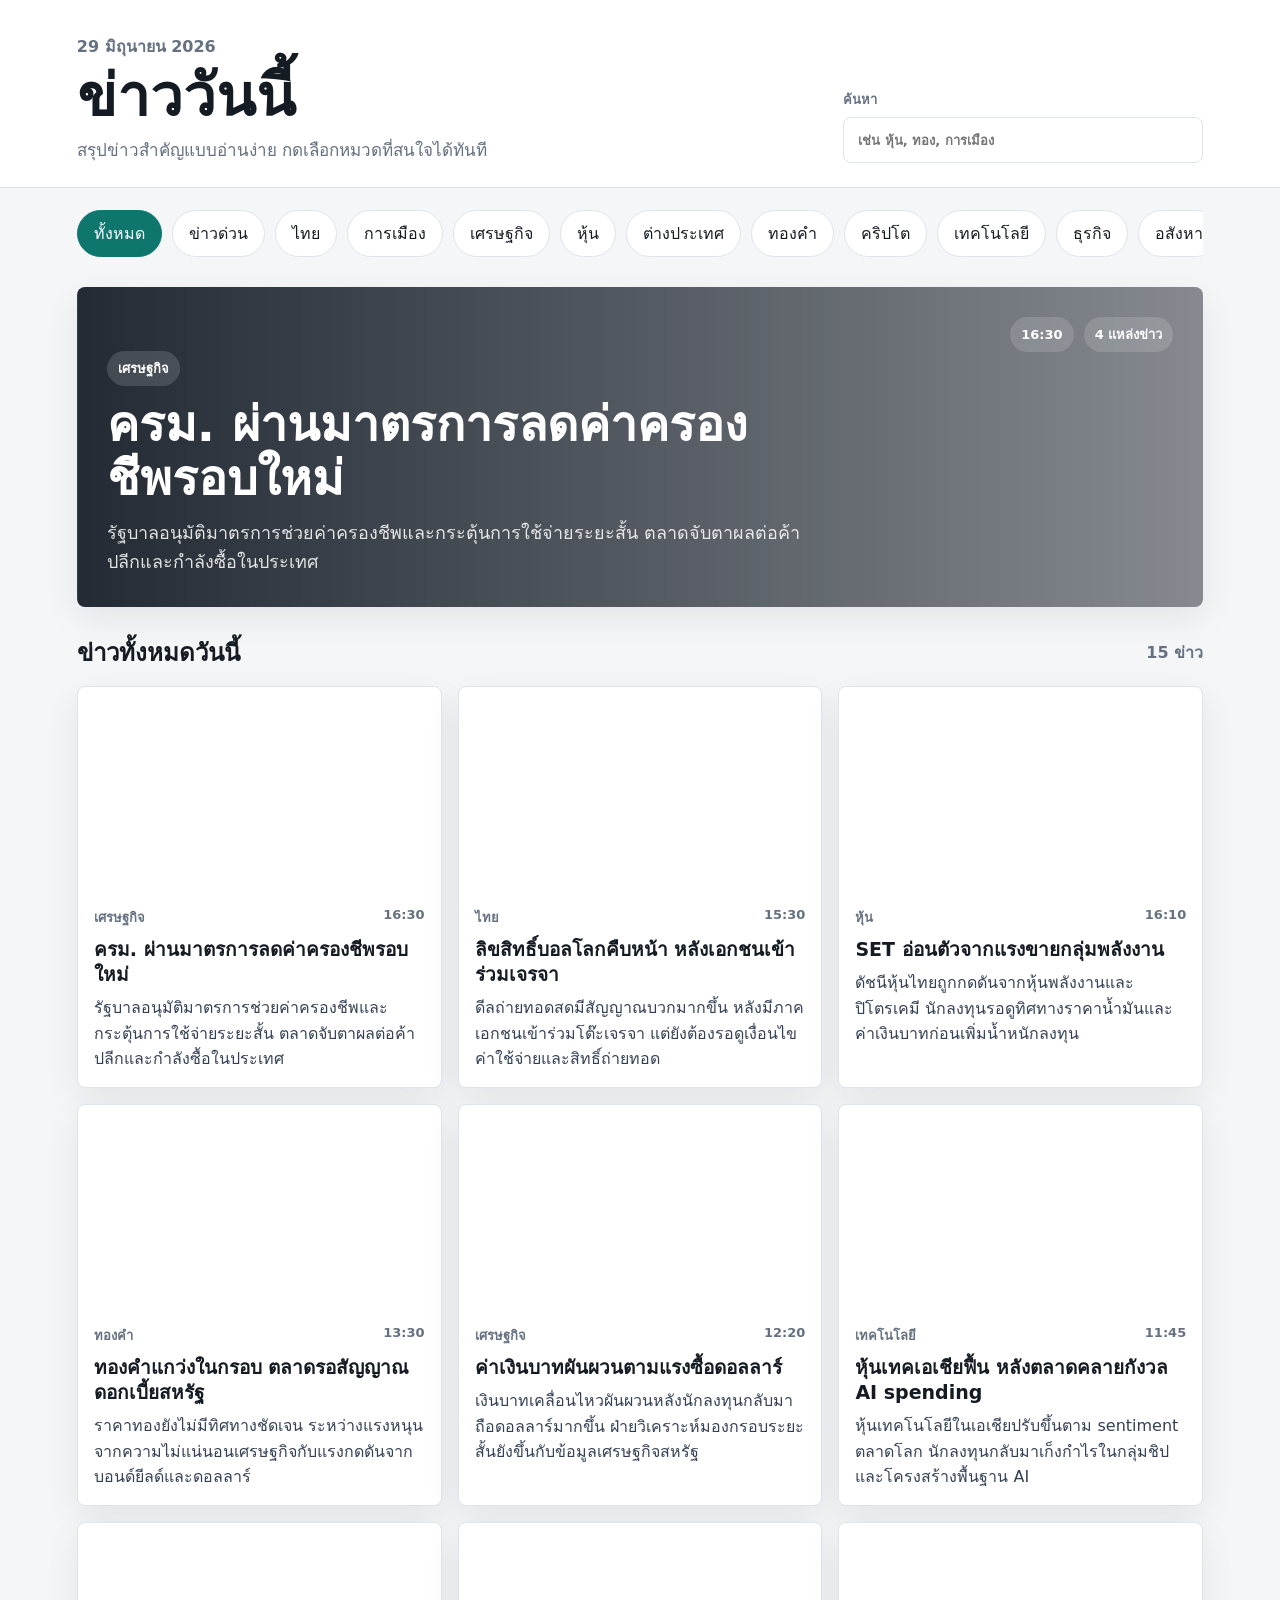
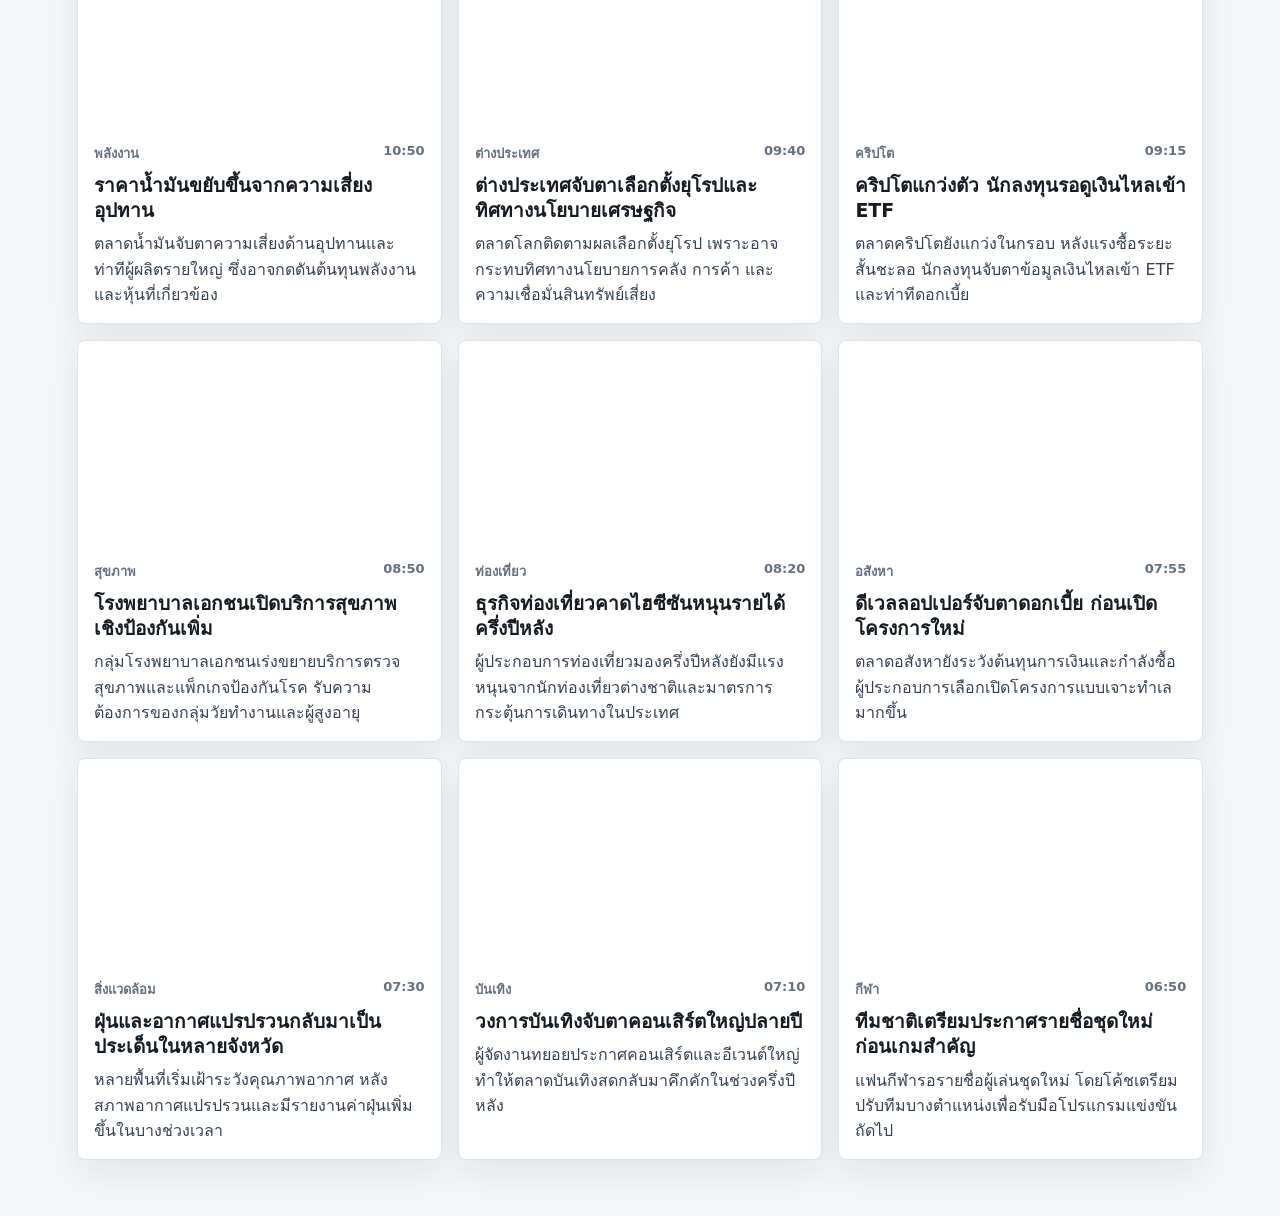
==== index.html @ 09862fdb "Initial news today website" ====
<!doctype html>
<html lang="th">
  <head>
    <meta charset="utf-8" />
    <meta name="viewport" content="width=device-width, initial-scale=1" />
    <title>ข่าววันนี้</title>
    <link rel="stylesheet" href="./styles.css" />
  </head>
  <body>
    <header class="site-header">
      <div>
        <p class="date">29 มิถุนายน 2026</p>
        <h1>ข่าววันนี้</h1>
        <p class="subtitle">สรุปข่าวสำคัญแบบอ่านง่าย กดเลือกหมวดที่สนใจได้ทันที</p>
      </div>
      <label class="search">
        <span>ค้นหา</span>
        <input id="searchInput" type="search" placeholder="เช่น หุ้น, ทอง, การเมือง" />
      </label>
    </header>

    <main>
      <nav class="categories" id="categoryBar" aria-label="หมวดข่าว"></nav>

      <section class="hero-news" id="topStory"></section>

      <section class="news-section">
        <div class="section-title">
          <h2 id="sectionTitle">ข่าวทั้งหมดวันนี้</h2>
          <span id="resultCount">0 ข่าว</span>
        </div>
        <div class="news-grid" id="newsGrid"></div>
      </section>
    </main>

    <script src="./app.js"></script>
  </body>
</html>
---- styles.css ----
:root {
  --bg: #f5f6f8;
  --panel: #ffffff;
  --ink: #151b23;
  --muted: #657080;
  --line: #dfe4ea;
  --accent: #0f766e;
  --accent-soft: #e8f6f3;
  --shadow: 0 12px 34px rgba(19, 27, 38, 0.08);
}

* {
  box-sizing: border-box;
}

body {
  margin: 0;
  color: var(--ink);
  background: var(--bg);
  font-family: Inter, ui-sans-serif, system-ui, -apple-system, BlinkMacSystemFont, "Segoe UI", sans-serif;
}

button,
input {
  font: inherit;
}

.site-header {
  display: flex;
  justify-content: space-between;
  gap: 24px;
  align-items: end;
  padding: 34px max(22px, 6vw) 24px;
  background: #fff;
  border-bottom: 1px solid var(--line);
}

.date {
  margin: 0 0 8px;
  color: var(--muted);
  font-weight: 700;
}

h1 {
  margin: 0;
  font-size: clamp(34px, 5vw, 58px);
  line-height: 1.02;
  letter-spacing: 0;
}

.subtitle {
  margin: 10px 0 0;
  color: var(--muted);
  font-size: 17px;
}

.search {
  width: min(360px, 100%);
  display: grid;
  gap: 7px;
  color: var(--muted);
  font-size: 13px;
  font-weight: 700;
}

.search input {
  width: 100%;
  min-height: 46px;
  border: 1px solid var(--line);
  border-radius: 8px;
  padding: 0 14px;
  color: var(--ink);
  background: #fff;
}

main {
  padding: 22px max(22px, 6vw) 56px;
}

.categories {
  display: flex;
  gap: 10px;
  overflow-x: auto;
  padding-bottom: 12px;
  margin-bottom: 18px;
}

.category-button {
  border: 1px solid var(--line);
  background: #fff;
  color: var(--ink);
  border-radius: 999px;
  padding: 10px 16px;
  min-height: 42px;
  white-space: nowrap;
  cursor: pointer;
}

.category-button.active {
  border-color: var(--accent);
  background: var(--accent);
  color: #fff;
}

.hero-news {
  margin-bottom: 26px;
}

.top-card {
  min-height: 320px;
  display: grid;
  grid-template-columns: minmax(0, 1fr) 340px;
  gap: 24px;
  align-items: end;
  padding: 30px;
  border-radius: 8px;
  color: #fff;
  background:
    linear-gradient(90deg, rgba(12, 20, 30, 0.9), rgba(12, 20, 30, 0.48)),
    var(--image);
  background-size: cover;
  background-position: center;
  box-shadow: var(--shadow);
}

.top-card h2 {
  max-width: 820px;
  margin: 12px 0;
  font-size: clamp(28px, 4vw, 48px);
  line-height: 1.12;
  letter-spacing: 0;
}

.top-card p {
  max-width: 720px;
  margin: 0;
  color: rgba(255, 255, 255, 0.86);
  font-size: 18px;
  line-height: 1.65;
}

.pill {
  display: inline-flex;
  align-items: center;
  border-radius: 999px;
  padding: 7px 11px;
  background: rgba(255, 255, 255, 0.14);
  color: inherit;
  font-size: 13px;
  font-weight: 800;
}

.top-meta {
  display: flex;
  gap: 10px;
  flex-wrap: wrap;
  align-self: start;
  justify-self: end;
}

.news-section {
  margin-top: 18px;
}

.section-title {
  display: flex;
  justify-content: space-between;
  gap: 16px;
  align-items: center;
  margin-bottom: 14px;
}

.section-title h2 {
  margin: 0;
  font-size: 24px;
}

.section-title span {
  color: var(--muted);
  font-weight: 800;
}

.news-grid {
  display: grid;
  grid-template-columns: repeat(3, minmax(0, 1fr));
  gap: 16px;
}

.news-card {
  background: var(--panel);
  border: 1px solid var(--line);
  border-radius: 8px;
  overflow: hidden;
  box-shadow: var(--shadow);
}

.thumb {
  aspect-ratio: 16 / 9;
  background: var(--image);
  background-size: cover;
  background-position: center;
}

.news-body {
  padding: 16px;
}

.news-body h3 {
  margin: 9px 0 8px;
  font-size: 19px;
  line-height: 1.32;
  letter-spacing: 0;
}

.news-body p {
  margin: 0;
  color: #344054;
  line-height: 1.58;
}

.card-meta {
  display: flex;
  justify-content: space-between;
  gap: 12px;
  color: var(--muted);
  font-size: 13px;
  font-weight: 700;
}

.empty {
  grid-column: 1 / -1;
  padding: 30px;
  background: #fff;
  border: 1px solid var(--line);
  border-radius: 8px;
  color: var(--muted);
}

@media (max-width: 980px) {
  .site-header {
    display: grid;
    align-items: start;
  }

  .top-card {
    grid-template-columns: 1fr;
  }

  .top-meta {
    justify-self: start;
  }

  .news-grid {
    grid-template-columns: repeat(2, minmax(0, 1fr));
  }
}

@media (max-width: 640px) {
  .site-header,
  main {
    padding-left: 16px;
    padding-right: 16px;
  }

  .top-card {
    padding: 22px;
    min-height: 380px;
  }

  .news-grid {
    grid-template-columns: 1fr;
  }
}
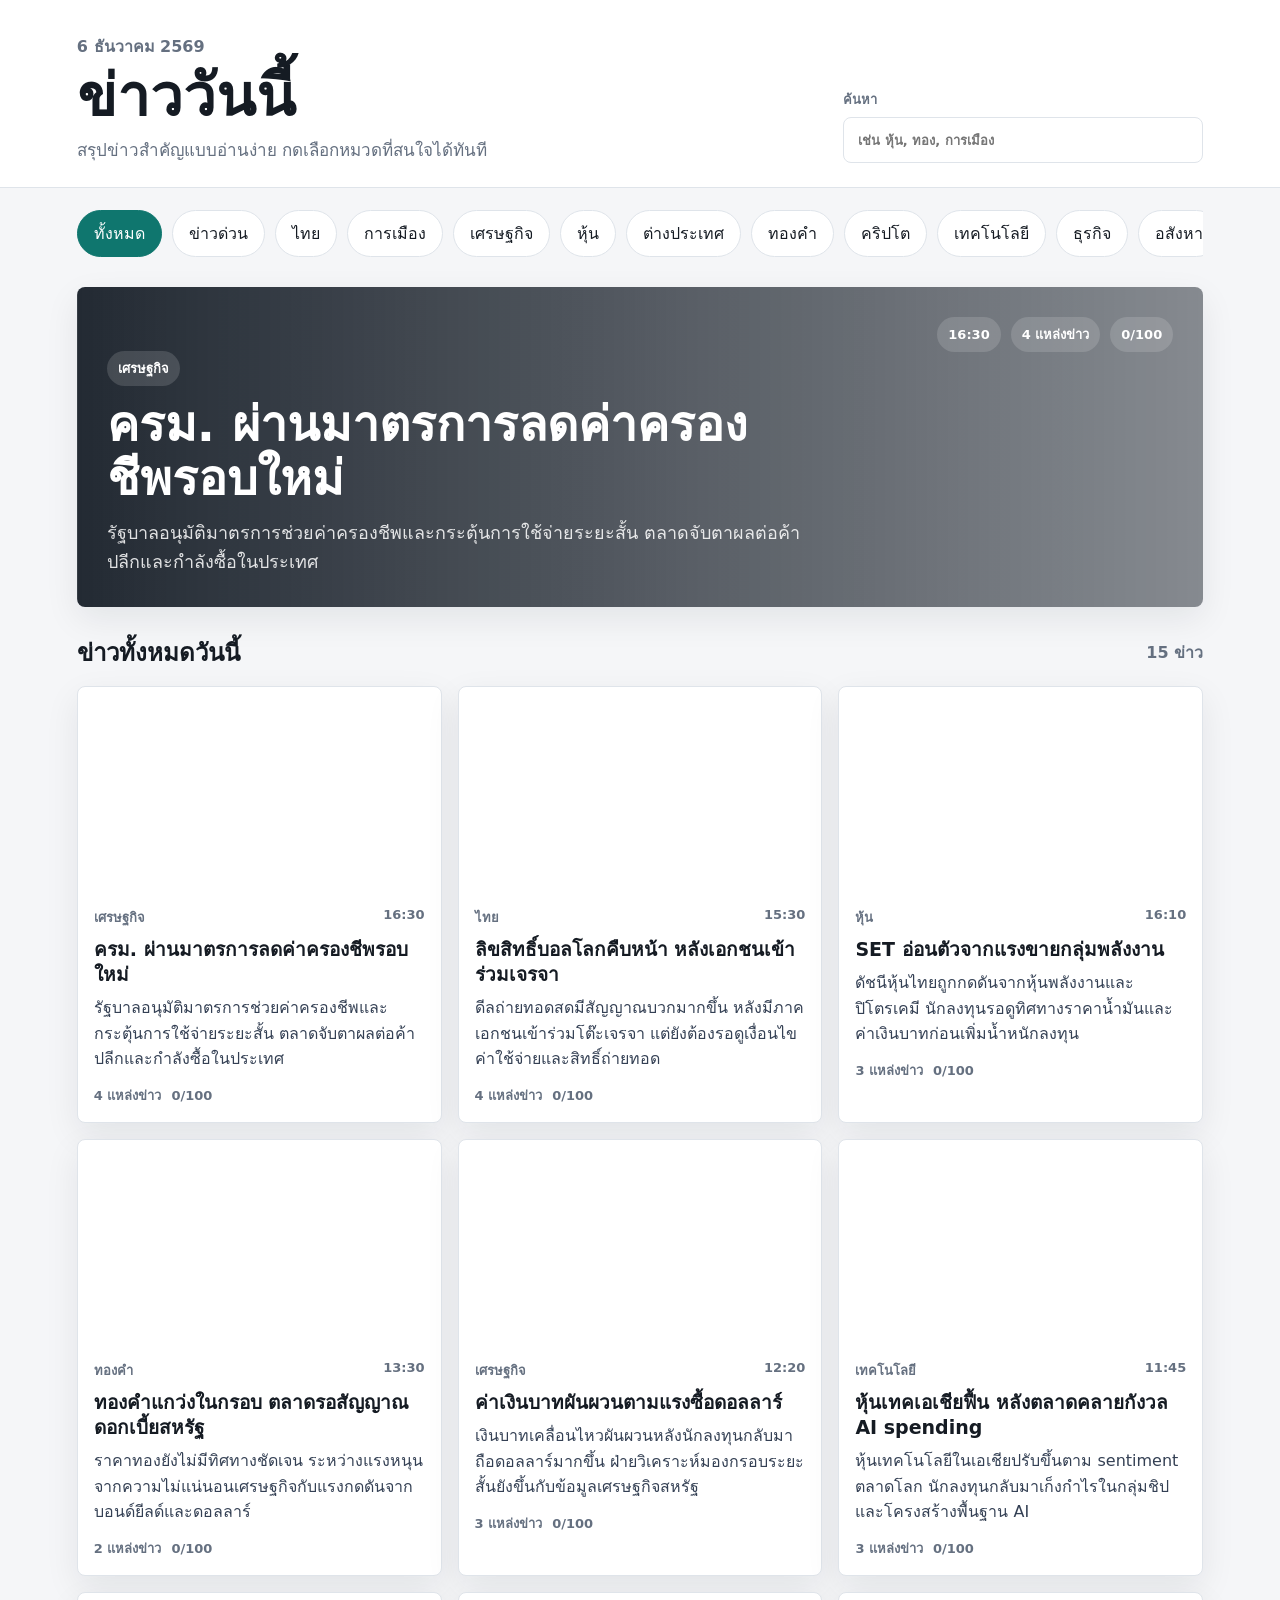
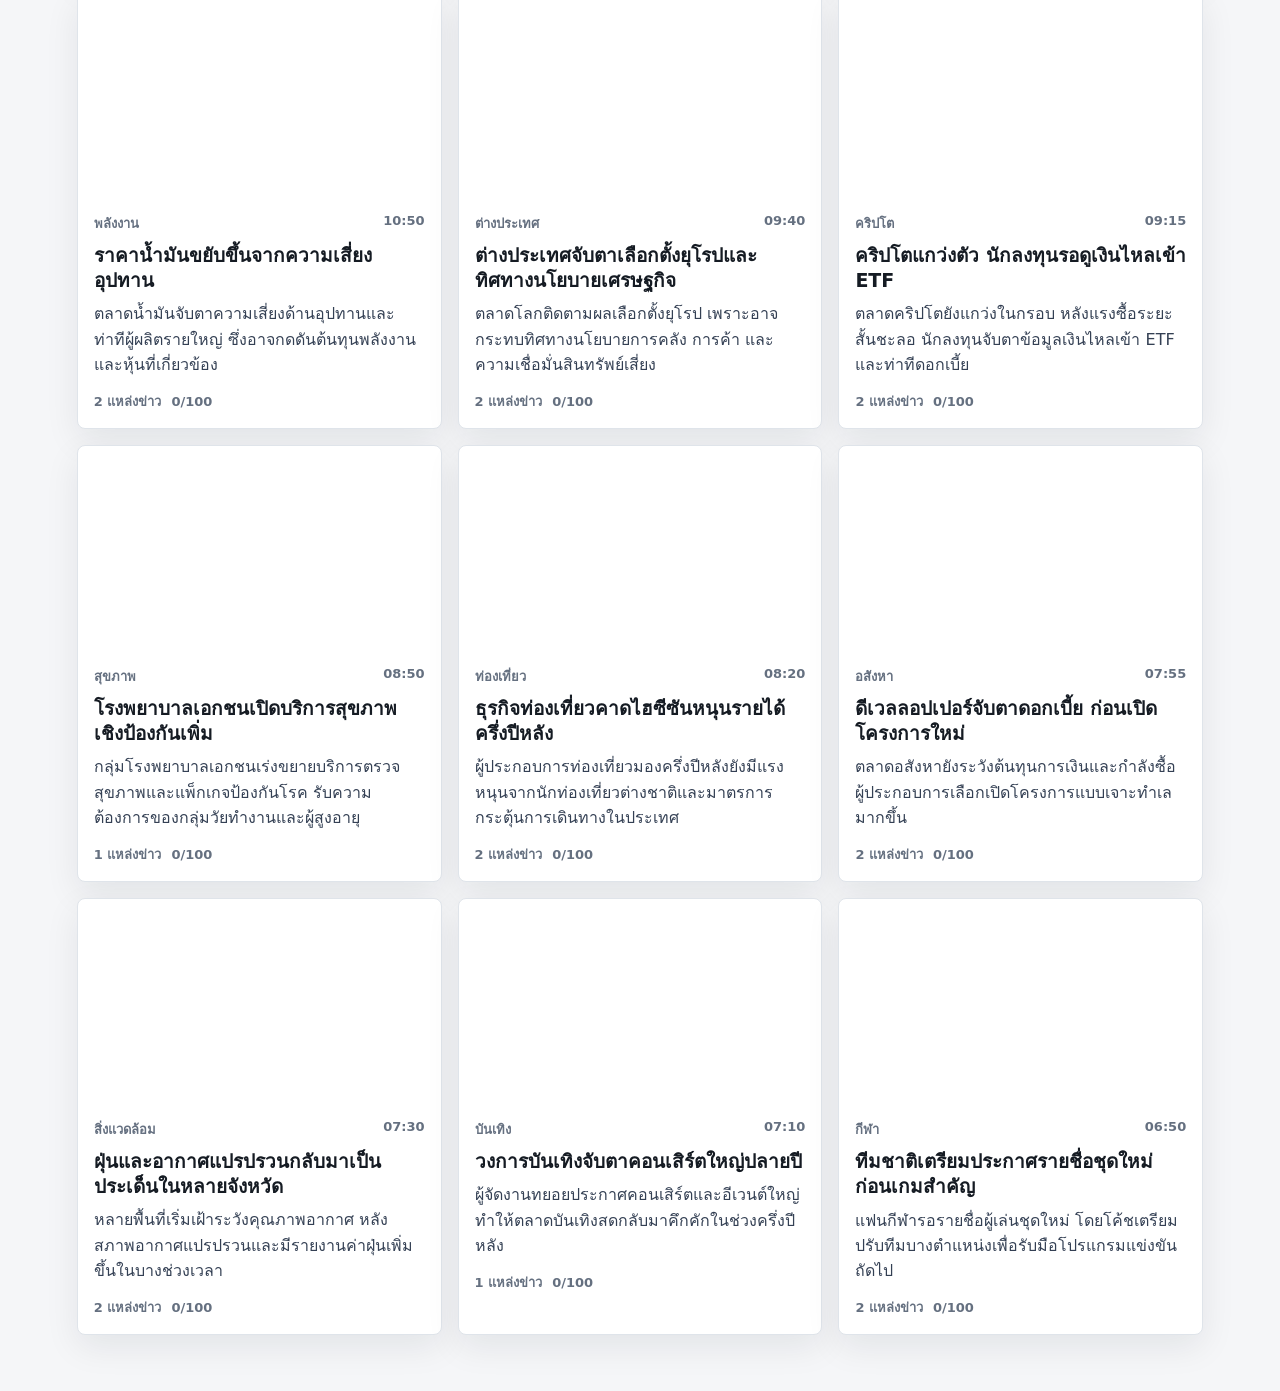
==== commit 1e1e020e: "Add story ranking and admin preview" ====
--- a/index.html
+++ b/index.html
@@ -5,11 +5,12 @@
     <meta name="viewport" content="width=device-width, initial-scale=1" />
     <title>ข่าววันนี้</title>
     <link rel="stylesheet" href="./styles.css" />
+    <script src="./config.js"></script>
   </head>
   <body>
     <header class="site-header">
       <div>
-        <p class="date">29 มิถุนายน 2026</p>
+        <p class="date" id="dateLabel">วันนี้</p>
         <h1>ข่าววันนี้</h1>
         <p class="subtitle">สรุปข่าวสำคัญแบบอ่านง่าย กดเลือกหมวดที่สนใจได้ทันที</p>
       </div>
--- a/styles.css
+++ b/styles.css
@@ -73,6 +73,19 @@
   background: #fff;
 }
 
+.header-link {
+  min-height: 42px;
+  display: inline-flex;
+  align-items: center;
+  border: 1px solid var(--line);
+  border-radius: 8px;
+  padding: 0 14px;
+  color: var(--ink);
+  background: #fff;
+  font-weight: 800;
+  text-decoration: none;
+}
+
 main {
   padding: 22px max(22px, 6vw) 56px;
 }
@@ -227,6 +240,95 @@
   font-weight: 700;
 }
 
+.story-meta {
+  display: flex;
+  gap: 10px;
+  flex-wrap: wrap;
+  align-items: center;
+  margin-top: 14px;
+  color: var(--muted);
+  font-size: 13px;
+  font-weight: 800;
+}
+
+.story-meta a {
+  color: var(--accent);
+  text-decoration: none;
+}
+
+.admin-summary {
+  display: grid;
+  grid-template-columns: repeat(3, minmax(0, 1fr));
+  gap: 14px;
+  margin-bottom: 18px;
+}
+
+.admin-summary > div {
+  padding: 18px;
+  border: 1px solid var(--line);
+  border-radius: 8px;
+  background: #fff;
+  box-shadow: var(--shadow);
+}
+
+.admin-summary strong {
+  display: block;
+  font-size: 32px;
+}
+
+.admin-summary span {
+  color: var(--muted);
+  font-weight: 800;
+}
+
+.admin-list {
+  display: grid;
+  gap: 12px;
+}
+
+.admin-row {
+  display: grid;
+  grid-template-columns: minmax(0, 1fr) 130px;
+  gap: 18px;
+  padding: 18px;
+  border: 1px solid var(--line);
+  border-radius: 8px;
+  background: #fff;
+  box-shadow: var(--shadow);
+}
+
+.admin-row.candidate {
+  border-color: var(--accent);
+  background: var(--accent-soft);
+}
+
+.admin-row h2 {
+  margin: 10px 0 8px;
+  font-size: 22px;
+  line-height: 1.3;
+}
+
+.admin-row p {
+  margin: 0;
+  color: #344054;
+  line-height: 1.58;
+}
+
+.admin-status {
+  display: flex;
+  justify-content: flex-end;
+  align-items: flex-start;
+}
+
+.admin-status span {
+  border-radius: 999px;
+  padding: 8px 10px;
+  background: #fff;
+  color: var(--accent);
+  font-size: 13px;
+  font-weight: 900;
+}
+
 .empty {
   grid-column: 1 / -1;
   padding: 30px;
@@ -252,6 +354,15 @@
 
   .news-grid {
     grid-template-columns: repeat(2, minmax(0, 1fr));
+  }
+
+  .admin-summary,
+  .admin-row {
+    grid-template-columns: 1fr;
+  }
+
+  .admin-status {
+    justify-content: flex-start;
   }
 }
 
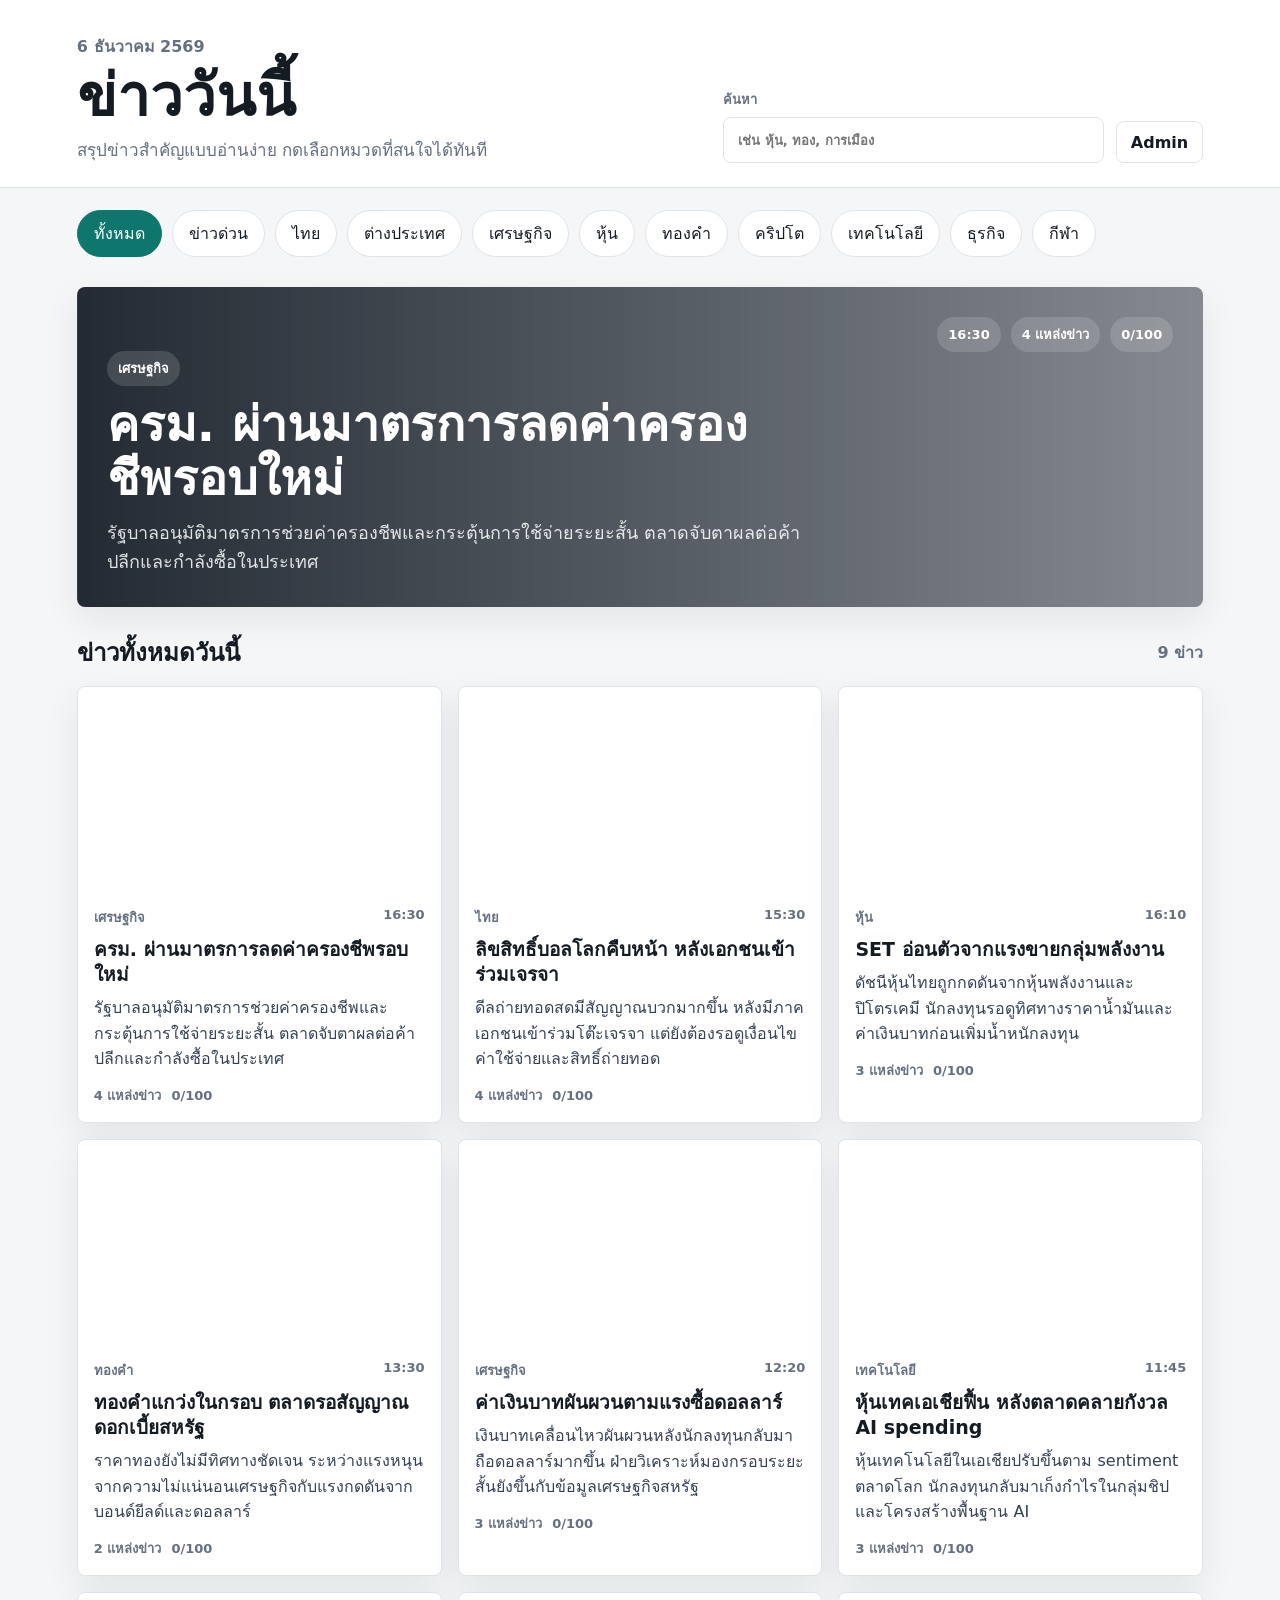
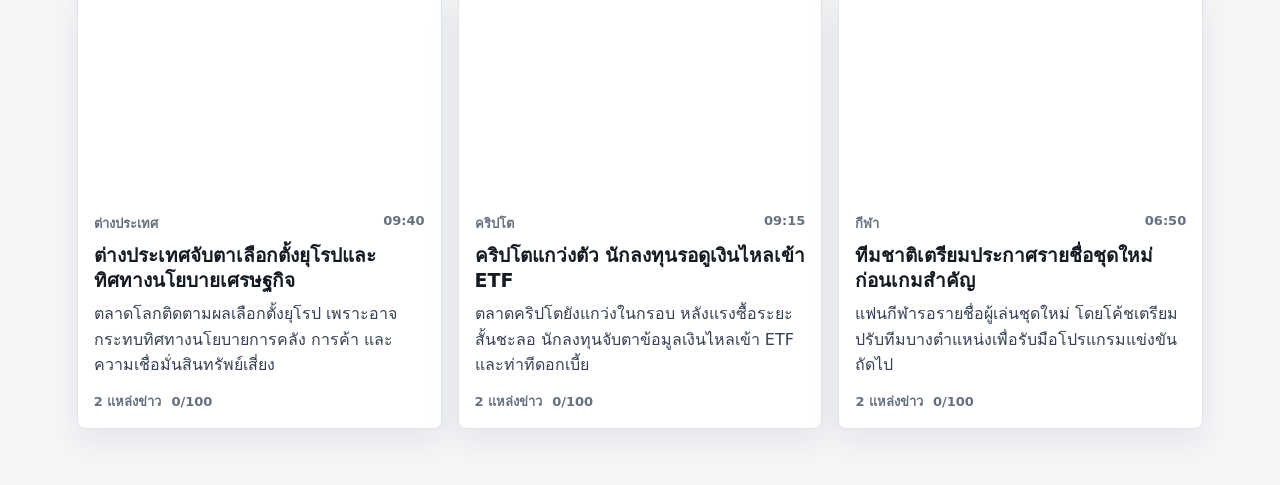
==== commit ada56e11: "Add admin link to main page" ====
--- a/index.html
+++ b/index.html
@@ -14,10 +14,13 @@
         <h1>ข่าววันนี้</h1>
         <p class="subtitle">สรุปข่าวสำคัญแบบอ่านง่าย กดเลือกหมวดที่สนใจได้ทันที</p>
       </div>
-      <label class="search">
-        <span>ค้นหา</span>
-        <input id="searchInput" type="search" placeholder="เช่น หุ้น, ทอง, การเมือง" />
-      </label>
+      <div class="header-tools">
+        <label class="search">
+          <span>ค้นหา</span>
+          <input id="searchInput" type="search" placeholder="เช่น หุ้น, ทอง, การเมือง" />
+        </label>
+        <a class="header-link" href="./admin.html">Admin</a>
+      </div>
     </header>
 
     <main>
--- a/styles.css
+++ b/styles.css
@@ -63,6 +63,18 @@
   font-weight: 700;
 }
 
+.header-tools {
+  width: min(480px, 100%);
+  display: flex;
+  gap: 12px;
+  align-items: end;
+  justify-content: flex-end;
+}
+
+.header-tools .search {
+  flex: 1;
+}
+
 .search input {
   width: 100%;
   min-height: 46px;
@@ -84,6 +96,65 @@
   background: #fff;
   font-weight: 800;
   text-decoration: none;
+}
+
+.admin-toolbar {
+  display: grid;
+  grid-template-columns: minmax(220px, 1fr) auto auto minmax(180px, auto);
+  gap: 12px;
+  align-items: end;
+  margin-bottom: 18px;
+  padding: 16px;
+  border: 1px solid var(--line);
+  border-radius: 8px;
+  background: #fff;
+  box-shadow: var(--shadow);
+}
+
+.admin-toolbar label {
+  display: grid;
+  gap: 7px;
+  color: var(--muted);
+  font-size: 13px;
+  font-weight: 800;
+}
+
+.admin-toolbar input {
+  min-height: 42px;
+  border: 1px solid var(--line);
+  border-radius: 8px;
+  padding: 0 12px;
+}
+
+.admin-toolbar button,
+.admin-actions button {
+  min-height: 40px;
+  border: 1px solid var(--line);
+  border-radius: 8px;
+  padding: 0 12px;
+  color: var(--ink);
+  background: #fff;
+  font-weight: 900;
+  cursor: pointer;
+}
+
+#sendLineButton {
+  border-color: var(--accent);
+  color: #fff;
+  background: var(--accent);
+}
+
+#adminMessage {
+  color: var(--muted);
+  font-weight: 800;
+}
+
+#adminMessage[data-type="success"] {
+  color: var(--accent);
+}
+
+#adminMessage[data-type="error"] {
+  color: #b42318;
 }
 
 main {
@@ -302,6 +373,15 @@
   background: var(--accent-soft);
 }
 
+.admin-row.approved {
+  border-color: #2563eb;
+  background: #eff6ff;
+}
+
+.admin-row.rejected {
+  opacity: 0.68;
+}
+
 .admin-row h2 {
   margin: 10px 0 8px;
   font-size: 22px;
@@ -314,13 +394,14 @@
   line-height: 1.58;
 }
 
-.admin-status {
-  display: flex;
-  justify-content: flex-end;
-  align-items: flex-start;
-}
-
-.admin-status span {
+.admin-actions {
+  display: grid;
+  justify-items: end;
+  align-content: start;
+  gap: 8px;
+}
+
+.admin-badge {
   border-radius: 999px;
   padding: 8px 10px;
   background: #fff;
@@ -348,6 +429,10 @@
     grid-template-columns: 1fr;
   }
 
+  .header-tools {
+    justify-content: flex-start;
+  }
+
   .top-meta {
     justify-self: start;
   }
@@ -357,12 +442,13 @@
   }
 
   .admin-summary,
-  .admin-row {
+  .admin-row,
+  .admin-toolbar {
     grid-template-columns: 1fr;
   }
 
-  .admin-status {
-    justify-content: flex-start;
+  .admin-actions {
+    justify-items: start;
   }
 }
 
@@ -381,4 +467,8 @@
   .news-grid {
     grid-template-columns: 1fr;
   }
-}
+
+  .header-tools {
+    display: grid;
+  }
+}
